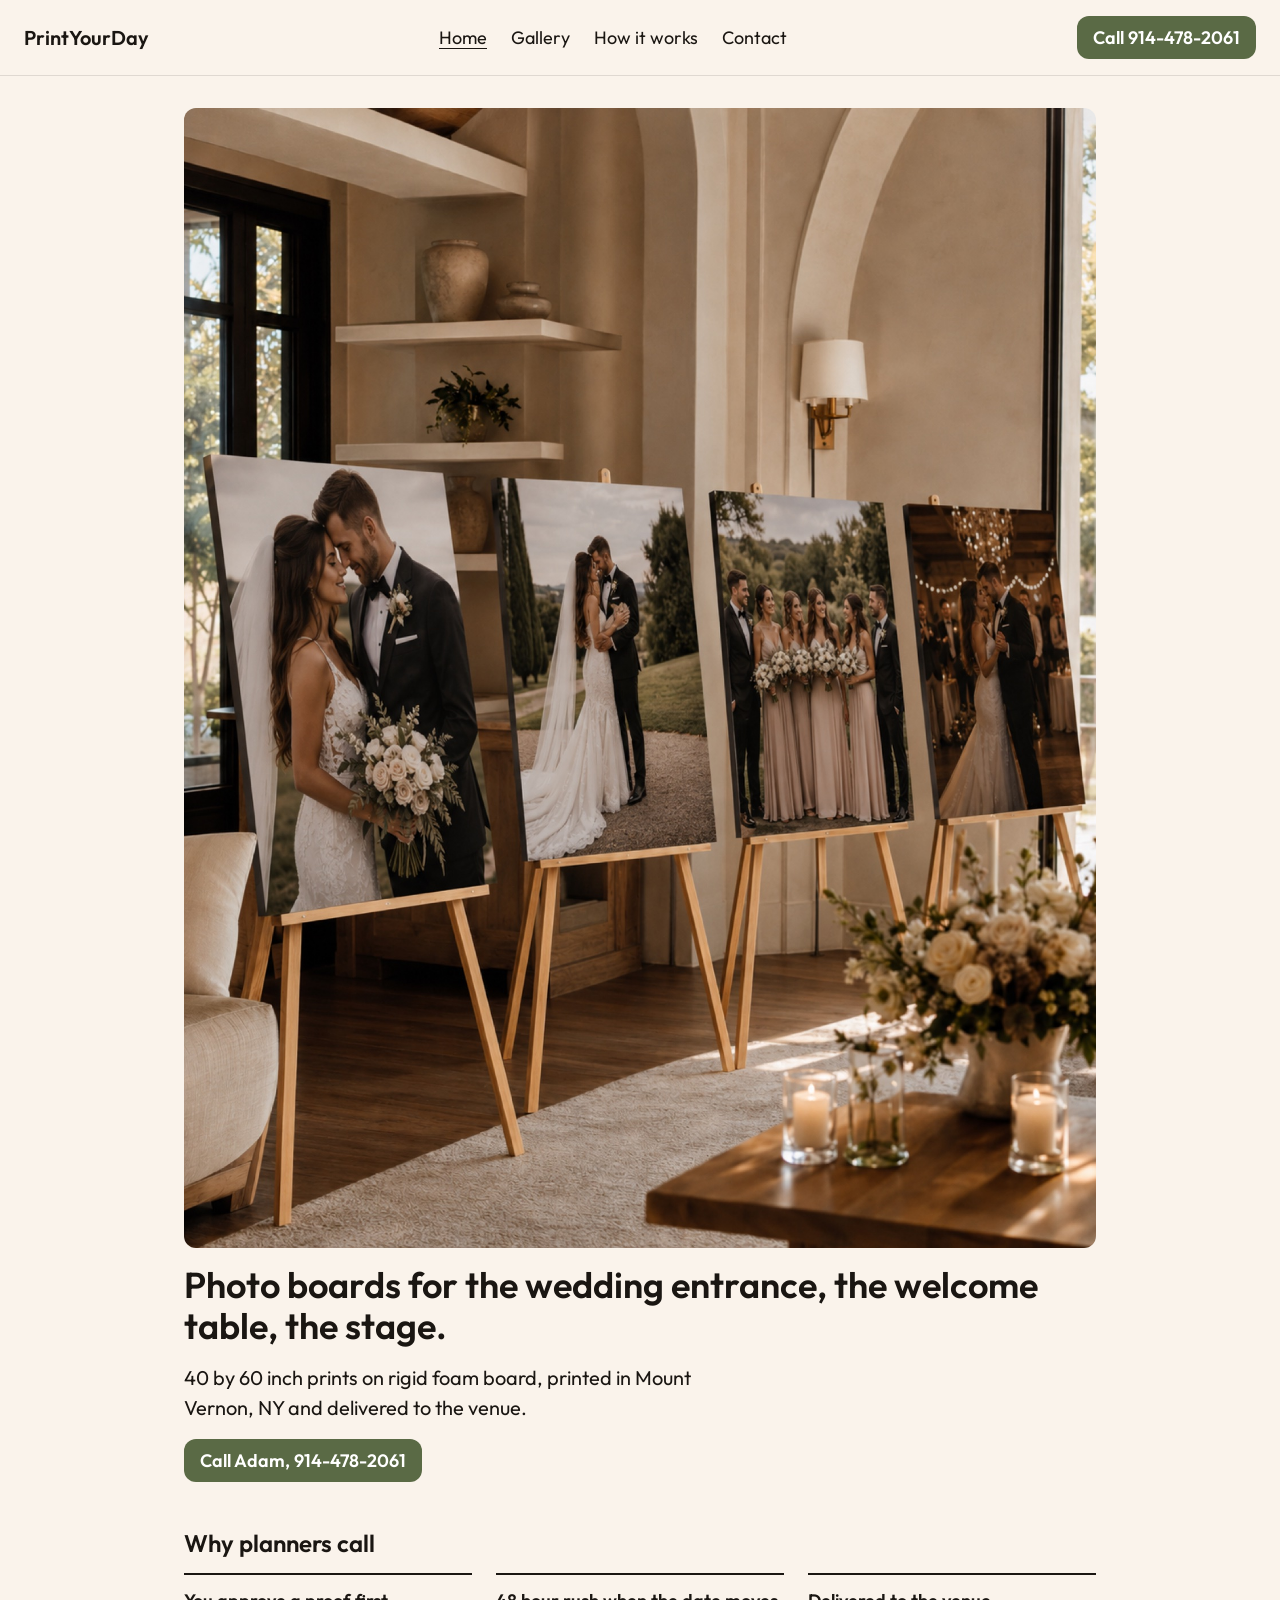
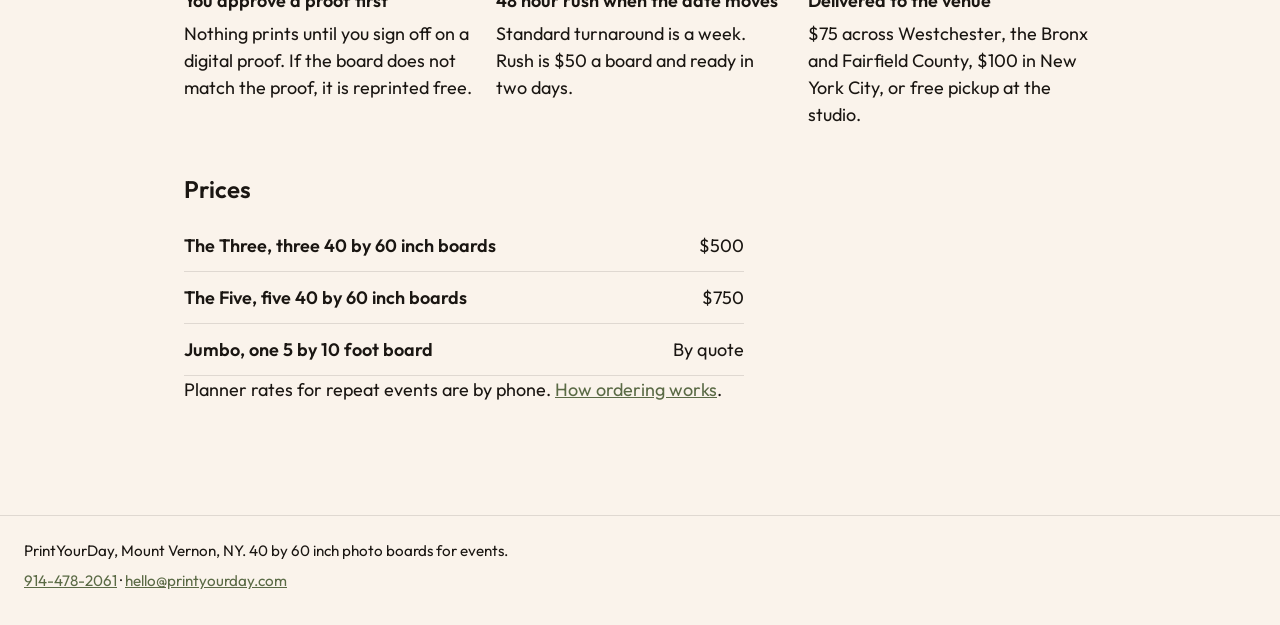
==== index.html @ 72897ea6 "Stylesheet and the four pages, built from PRD.md and the sketch css/styles.css uses only the six val" ====
<!DOCTYPE html>
<html lang="en">
<head>
  <meta charset="utf-8">
  <meta name="viewport" content="width=device-width, initial-scale=1">
  <title>PrintYourDay for wedding planners</title>
  <meta name="description" content="40 by 60 inch photo boards for weddings, printed in Mount Vernon, NY and delivered to the venue. Call 914-478-2061.">
  <meta property="og:title" content="PrintYourDay for wedding planners">
  <meta property="og:description" content="40 by 60 inch photo boards for weddings, printed in Mount Vernon, NY and delivered to the venue. Call 914-478-2061.">
  <meta property="og:image" content="https://zayd123455.github.io/printyourday-business/images/wedding-install.jpg">
  <link rel="icon" href="favicon.svg" type="image/svg+xml">
  <link rel="preconnect" href="https://fonts.googleapis.com">
  <link rel="preconnect" href="https://fonts.gstatic.com" crossorigin>
  <link href="https://fonts.googleapis.com/css2?family=Outfit:wght@400;600&display=swap" rel="stylesheet">
  <link rel="stylesheet" href="css/styles.css">
</head>
<body>

  <header class="site-header">
    <a class="brand" href="index.html">PrintYourDay</a>
    <nav class="site-nav" aria-label="Main">
      <ul>
        <li><a href="index.html" aria-current="page">Home</a></li>
        <li><a href="gallery.html">Gallery</a></li>
        <li><a href="how-it-works.html">How it works</a></li>
        <li><a href="contact.html">Contact</a></li>
      </ul>
    </nav>
    <a class="call" href="tel:+19144782061">Call 914-478-2061</a>
  </header>

  <main>
    <section class="hero">
      <img src="images/wedding-install.jpg" alt="Four 40 by 60 inch photo boards on easels at a wedding venue in Westchester" width="1200" height="800">
      <h1>Photo boards for the wedding entrance, the welcome table, the stage.</h1>
      <p>40 by 60 inch prints on rigid foam board, printed in Mount Vernon, NY and delivered to the venue.</p>
      <a class="call" href="tel:+19144782061">Call Adam, 914-478-2061</a>
    </section>

    <section aria-labelledby="why">
      <h2 id="why">Why planners call</h2>
      <ul class="reasons">
        <li>
          <h3>You approve a proof first</h3>
          <p>Nothing prints until you sign off on a digital proof. If the board does not match the proof, it is reprinted free.</p>
        </li>
        <li>
          <h3>48 hour rush when the date moves</h3>
          <p>Standard turnaround is a week. Rush is $50 a board and ready in two days.</p>
        </li>
        <li>
          <h3>Delivered to the venue</h3>
          <p>$75 across Westchester, the Bronx and Fairfield County, $100 in New York City, or free pickup at the studio.</p>
        </li>
      </ul>
    </section>

    <section aria-labelledby="prices">
      <h2 id="prices">Prices</h2>
      <table class="prices">
        <tr><th>The Three, three 40 by 60 inch boards</th><td>$500</td></tr>
        <tr><th>The Five, five 40 by 60 inch boards</th><td>$750</td></tr>
        <tr><th>Jumbo, one 5 by 10 foot board</th><td>By quote</td></tr>
      </table>
      <p>Planner rates for repeat events are by phone. <a href="how-it-works.html">How ordering works</a>.</p>
    </section>
  </main>

  <footer class="site-footer">
    <p>PrintYourDay, Mount Vernon, NY. 40 by 60 inch photo boards for events.</p>
    <p><a href="tel:+19144782061">914-478-2061</a> &middot; <a href="mailto:hello@printyourday.com">hello@printyourday.com</a></p>
  </footer>

</body>
</html>
---- css/styles.css ----
/* PrintYourDay for wedding planners. One stylesheet for all four pages. */

:root {
  --bg: #faf3eb;            /* cream, the page background */
  --text: #1a1612;          /* dark ink */
  --accent: #5a6a45;        /* sage green, used for the phone button and links */
  --font-body: "Outfit", system-ui, sans-serif;
  --space: 16px;            /* every gap is a multiple of this */
  --radius: 12px;           /* one corner radius, everywhere */
}

* { box-sizing: border-box; }

body {
  margin: 0;
  background: var(--bg);
  color: var(--text);
  font-family: var(--font-body);
  font-size: 18px;
  line-height: 1.5;
}

img { max-width: 100%; height: auto; display: block; }

a { color: var(--accent); }

h1, h2, h3 { line-height: 1.15; margin: 0 0 var(--space); }
h1 { font-size: 2.25rem; font-weight: 600; }
h2 { font-size: 1.5rem; font-weight: 600; }
h3 { font-size: 1.125rem; font-weight: 600; }
p { margin: 0 0 var(--space); }

/* header and nav, the same on every page */

.site-header {
  display: flex;
  align-items: center;
  justify-content: space-between;
  flex-wrap: wrap;
  gap: var(--space);
  padding: var(--space) calc(var(--space) * 1.5);
  border-bottom: 1px solid rgba(26, 22, 18, 0.12);
}

.brand {
  color: var(--text);
  text-decoration: none;
  font-weight: 600;
  font-size: 1.25rem;
}

.site-nav ul {
  list-style: none;
  margin: 0;
  padding: 0;
  display: flex;
  flex-wrap: wrap;
  gap: var(--space) calc(var(--space) * 1.5);
}

.site-nav a { color: var(--text); text-decoration: none; }
.site-nav a:hover, .site-nav a[aria-current="page"] { text-decoration: underline; text-underline-offset: 4px; }

.call {
  display: inline-block;
  background: var(--accent);
  color: #fff;
  text-decoration: none;
  font-weight: 600;
  padding: calc(var(--space) / 2) var(--space);
  border-radius: var(--radius);
  white-space: nowrap;
}
.call:hover { background: #4a5838; }

/* page body */

main {
  max-width: 960px;
  margin: 0 auto;
  padding: calc(var(--space) * 2) calc(var(--space) * 1.5) calc(var(--space) * 4);
}

section { margin-bottom: calc(var(--space) * 3); }

.hero img { border-radius: var(--radius); margin-bottom: var(--space); }
.hero p { font-size: 1.25rem; max-width: 40ch; }

/* the three reasons, one row on a laptop, stacked on a phone */

.reasons {
  list-style: none;
  margin: 0;
  padding: 0;
  display: grid;
  grid-template-columns: repeat(auto-fit, minmax(240px, 1fr));
  gap: calc(var(--space) * 1.5);
}
.reasons li { border-top: 2px solid var(--text); padding-top: var(--space); }
.reasons h3 { margin-bottom: calc(var(--space) / 2); }
.reasons p { margin: 0; }

/* prices, one row per product */

.prices { border-collapse: collapse; width: 100%; max-width: 560px; }
.prices th, .prices td { text-align: left; padding: calc(var(--space) * 0.75) 0; border-bottom: 1px solid rgba(26, 22, 18, 0.12); vertical-align: top; }
.prices th { font-weight: 600; }
.prices td:last-child, .prices th:last-child { text-align: right; white-space: nowrap; }

/* gallery, two across on a phone, three on a laptop */

.gallery {
  display: grid;
  grid-template-columns: repeat(2, 1fr);
  gap: var(--space);
}
.gallery figure { margin: 0; }
.gallery img { aspect-ratio: 3 / 2; object-fit: cover; border-radius: var(--radius); }
.gallery figcaption { font-size: 0.95rem; margin-top: calc(var(--space) / 2); }

@media (min-width: 700px) {
  .gallery { grid-template-columns: repeat(3, 1fr); }
}

/* how it works, numbered steps */

.steps { padding-left: 1.25em; max-width: 60ch; }
.steps li { margin-bottom: var(--space); }

/* contact */

.contact-list { list-style: none; margin: 0; padding: 0; max-width: 60ch; }
.contact-list li { padding: var(--space) 0; border-bottom: 1px solid rgba(26, 22, 18, 0.12); }
.contact-list strong { display: block; }

/* footer */

.site-footer {
  border-top: 1px solid rgba(26, 22, 18, 0.12);
  padding: calc(var(--space) * 1.5);
  font-size: 0.95rem;
}
.site-footer p { margin: 0 0 calc(var(--space) / 2); }

/* phones */

@media (max-width: 600px) {
  body { font-size: 17px; }
  h1 { font-size: 1.75rem; }
  .site-header { padding: var(--space); }
  .site-nav { order: 3; width: 100%; }
  main { padding: calc(var(--space) * 1.5) var(--space) calc(var(--space) * 3); }
}
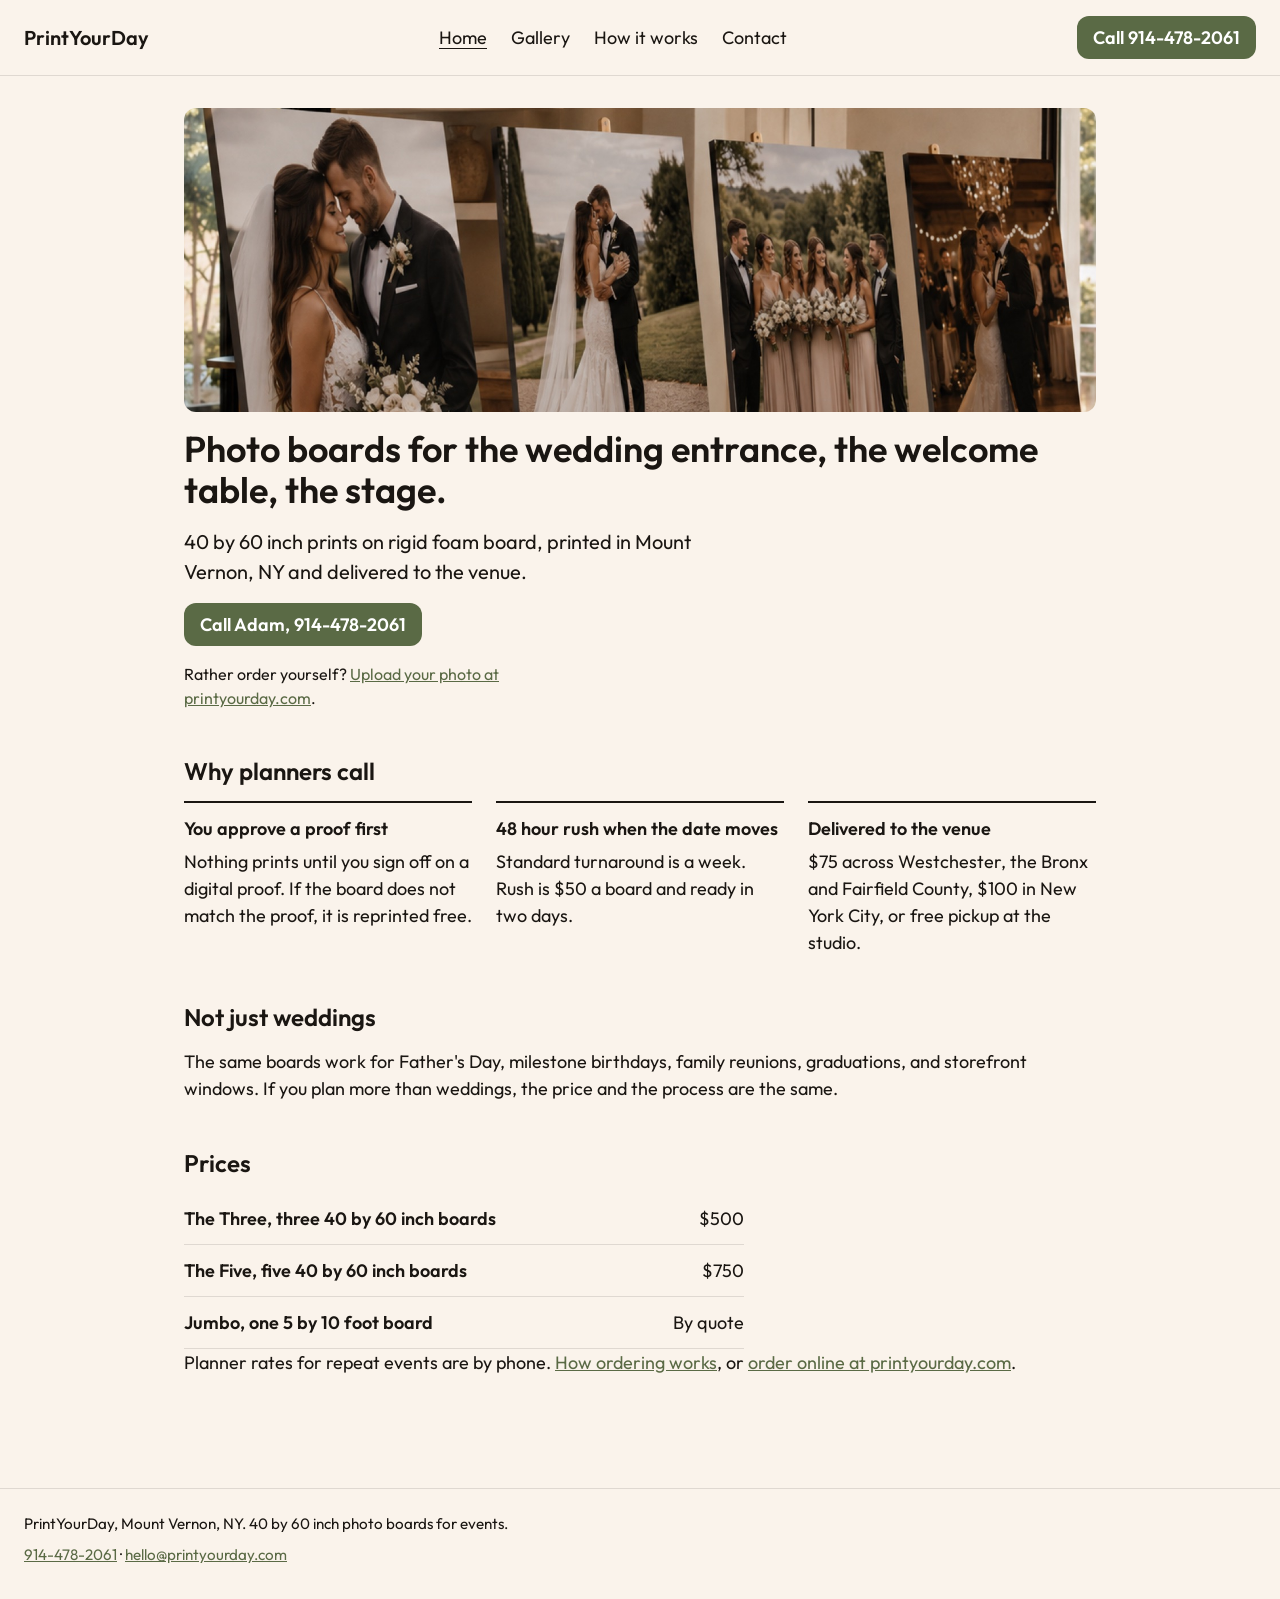
==== commit 9bdef5d3: "Home page: order online link and a Not just weddings section From the 9/30 conversation with Adam: h" ====
--- a/index.html
+++ b/index.html
@@ -35,6 +35,7 @@
       <h1>Photo boards for the wedding entrance, the welcome table, the stage.</h1>
       <p>40 by 60 inch prints on rigid foam board, printed in Mount Vernon, NY and delivered to the venue.</p>
       <a class="call" href="tel:+19144782061">Call Adam, 914-478-2061</a>
+      <p class="order-online">Rather order yourself? <a href="https://printyourday.com">Upload your photo at printyourday.com</a>.</p>
     </section>
 
     <section aria-labelledby="why">
@@ -55,6 +56,11 @@
       </ul>
     </section>
 
+    <section aria-labelledby="more">
+      <h2 id="more">Not just weddings</h2>
+      <p>The same boards work for Father's Day, milestone birthdays, family reunions, graduations, and storefront windows. If you plan more than weddings, the price and the process are the same.</p>
+    </section>
+
     <section aria-labelledby="prices">
       <h2 id="prices">Prices</h2>
       <table class="prices">
@@ -62,7 +68,7 @@
         <tr><th>The Five, five 40 by 60 inch boards</th><td>$750</td></tr>
         <tr><th>Jumbo, one 5 by 10 foot board</th><td>By quote</td></tr>
       </table>
-      <p>Planner rates for repeat events are by phone. <a href="how-it-works.html">How ordering works</a>.</p>
+      <p>Planner rates for repeat events are by phone. <a href="how-it-works.html">How ordering works</a>, or <a href="https://printyourday.com">order online at printyourday.com</a>.</p>
     </section>
   </main>
 
--- a/css/styles.css
+++ b/css/styles.css
@@ -83,8 +83,17 @@
 
 section { margin-bottom: calc(var(--space) * 3); }
 
-.hero img { border-radius: var(--radius); margin-bottom: var(--space); }
+.hero img {
+  width: 100%;
+  aspect-ratio: 3 / 1;      /* the photo is 3:2, this crops it to a wide strip */
+  max-height: 320px;
+  object-position: center 42%; /* keep the faces, lose the ceiling and floor */
+  object-fit: cover;
+  border-radius: var(--radius);
+  margin-bottom: var(--space);
+}
 .hero p { font-size: 1.25rem; max-width: 40ch; }
+.hero .order-online { font-size: 1rem; margin-top: var(--space); }
 
 /* the three reasons, one row on a laptop, stacked on a phone */
 
